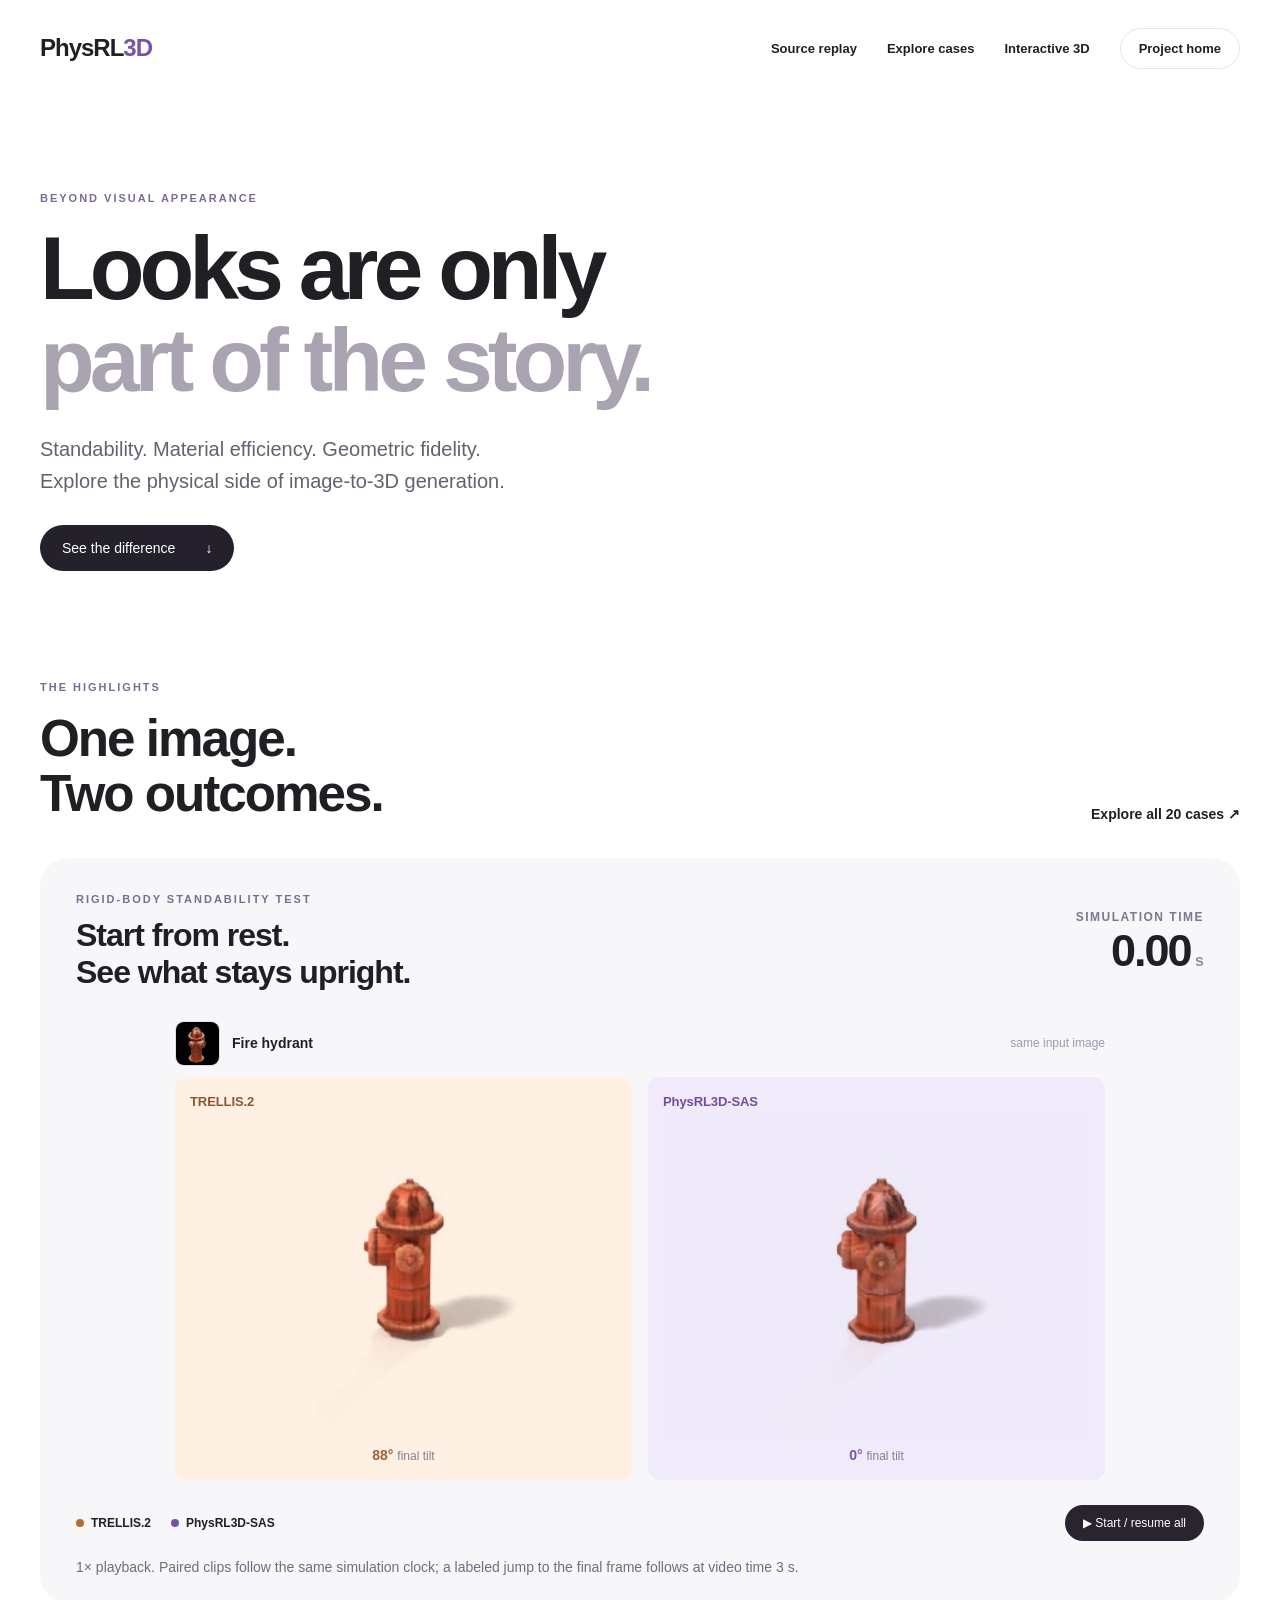
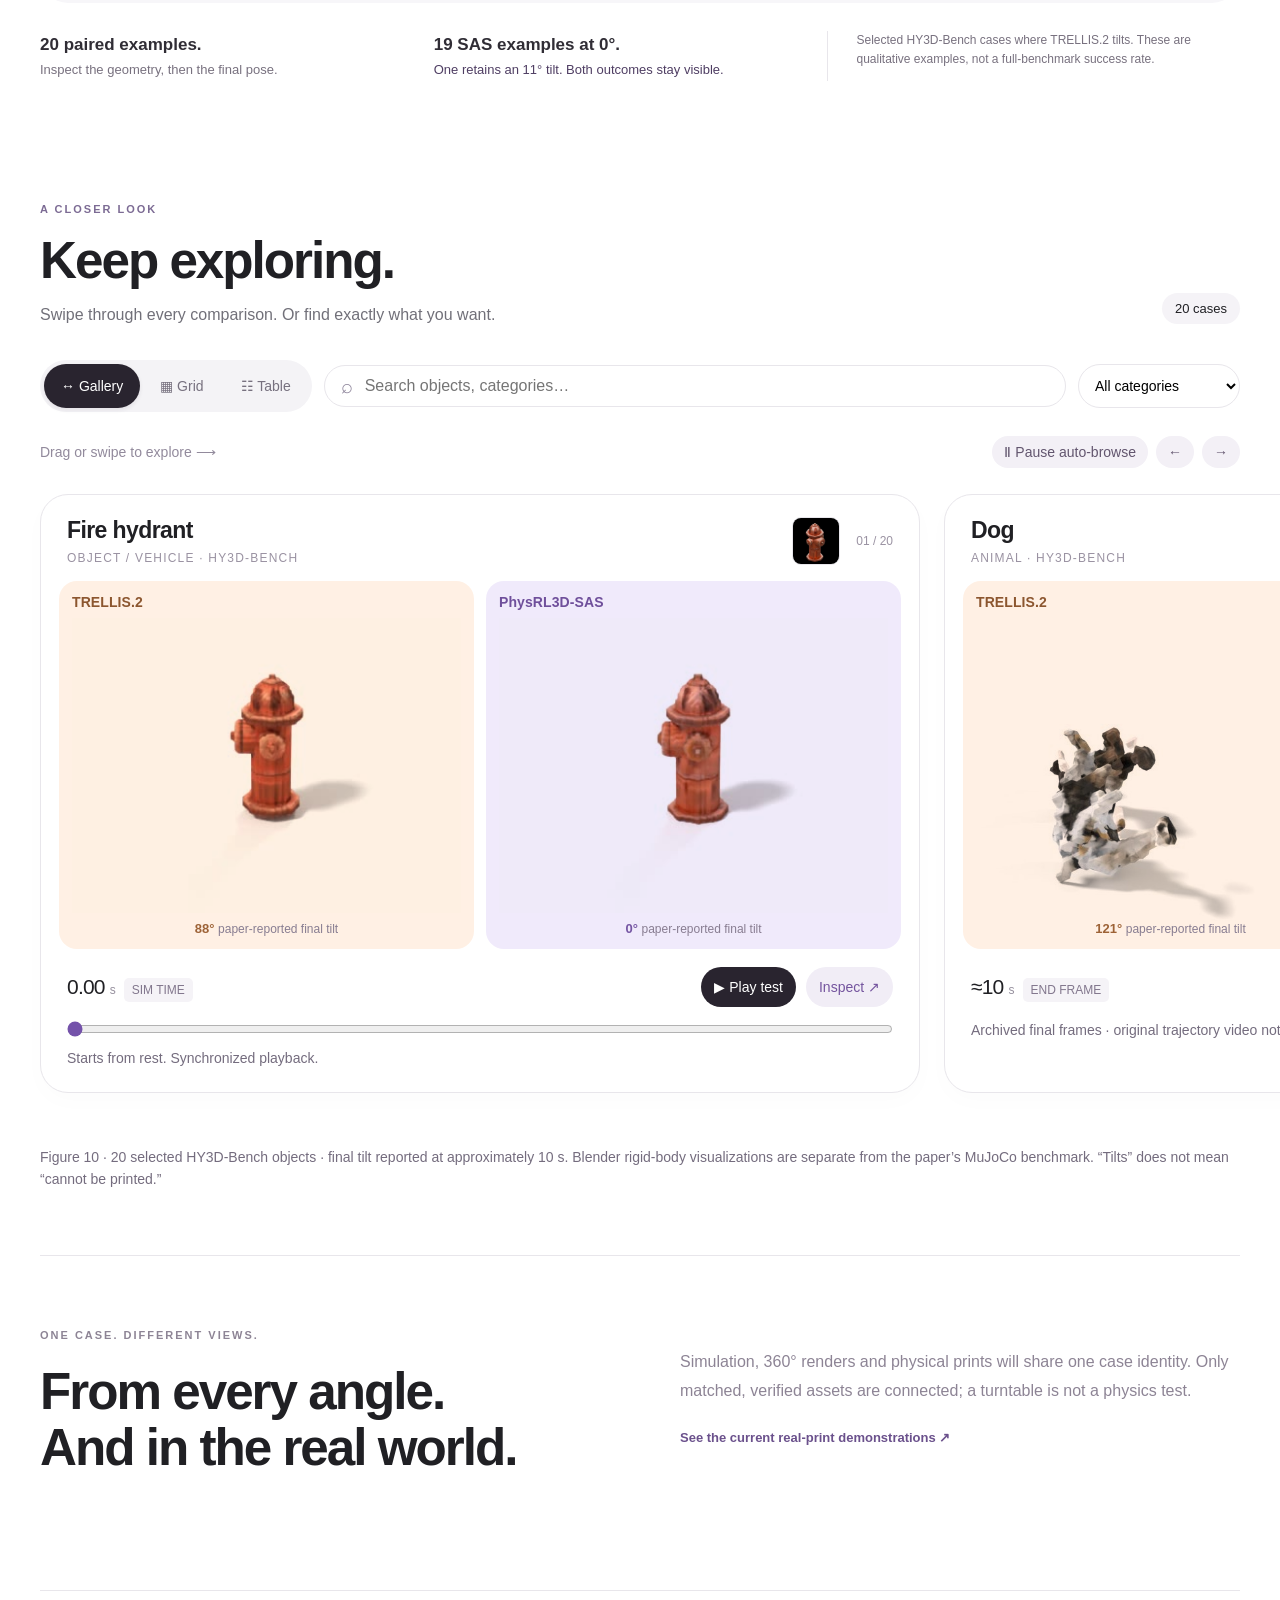
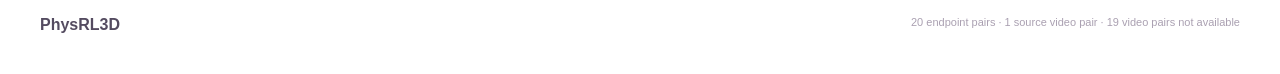
==== examples/index.html @ f660c70c "Add research film, purple wordmark and complete 20-case explorer" ====
<!doctype html>
<html lang="en">
<head>
  <meta charset="utf-8">
  <meta name="viewport" content="width=device-width,initial-scale=1">
  <meta name="color-scheme" content="light">
  <title>PhysRL3D — See what stands</title>
  <meta name="description" content="Explore paired standability tests of TRELLIS.2 and PhysRL3D-SAS.">
  <link rel="stylesheet" href="styles.css">
  <link rel="stylesheet" href="published.css">
  <meta name="robots" content="noindex,nofollow">
  <script>if(new URLSearchParams(location.search).has('embedded'))document.documentElement.classList.add('embedded');</script>
  <script defer src="cases.js"></script>
  <script defer src="core.js"></script>
  <script defer src="app.js"></script>
</head>
<body>
  <a class="skip" href="#cases">Skip to the cases</a>
  <header class="nav shell">
    <a class="wordmark" href="#top">PhysRL<span>3D</span><i></i></a>
    <nav aria-label="Main navigation"><a href="#highlights">Source replay</a><a href="#cases">Explore cases</a><a href="../#support-examples" target="_top">Interactive 3D</a><a class="nav-pill" href="../" target="_top">Project home</a></nav>
  </header>
  <main id="top">
    <section class="intro shell">
      <p class="eyebrow">BEYOND VISUAL APPEARANCE</p>
      <h1>Looks are only<br><span>part of the story.</span></h1>
      <p class="intro-copy">Standability. Material efficiency. Geometric fidelity.<br>Explore the physical side of image-to-3D generation.</p>
      <a class="primary-link" href="#highlights">See the difference <span>↓</span></a>
    </section>

    <section id="highlights" class="highlights shell" aria-labelledby="highlights-title">
      <div class="section-heading"><div><p class="eyebrow">THE HIGHLIGHTS</p><h2 id="highlights-title">One image.<br>Two outcomes.</h2></div><a href="#cases" class="text-link">Explore all 20 cases ↗</a></div>
      <div class="feature">
        <div class="feature-heading"><div><p class="eyebrow">RIGID-BODY STANDABILITY TEST</p><h3>Start from rest.<br>See what stays upright.</h3></div><div class="clock"><span class="clock-label">PAPER ENDPOINT</span><strong id="hero-clock">≈10<span> s</span></strong></div></div>
        <div id="hero-pairs" class="hero-pairs"></div>
        <div class="feature-controls"><div class="legend"><span><i class="base-dot"></i>TRELLIS.2</span><span><i class="ours-dot"></i>PhysRL3D-SAS</span></div><button id="hero-play" class="play-button" disabled>▶ Simulation videos pending</button></div>
        <p id="hero-status" class="microcopy">Archived end-state images, not a running simulation. Existing source clips reportedly show 0–2.96 s, then jump to a held frame at 9.96 s. The timer will preserve and label this jump when verified clips are connected.</p>
      </div>
      <div class="highlight-summary"><p><b>20 paired examples.</b><br>Inspect the geometry, then the final pose.</p><p><b>19 SAS examples at 0°.</b><br>One retains an 11° tilt. Both outcomes stay visible.</p><p class="selection-note">Selected HY3D-Bench cases where TRELLIS.2 tilts. These are qualitative examples, not a full-benchmark success rate.</p></div>
    </section>

    <section id="cases" class="explorer" aria-labelledby="cases-title">
      <div class="shell"><div class="section-heading"><div><p class="eyebrow">A CLOSER LOOK</p><h2 id="cases-title">Keep exploring.</h2><p class="section-copy">Swipe through every comparison. Or find exactly what you want.</p></div><span id="result-count" class="count" aria-live="polite">20 cases</span></div>
        <div class="explorer-toolbar"><div class="view-switch" role="group" aria-label="Choose view"><button data-view="gallery" aria-pressed="true">↔ Gallery</button><button data-view="grid" aria-pressed="false">▦ Grid</button><button data-view="table" aria-pressed="false">☷ Table</button></div><label class="search"><span aria-hidden="true">⌕</span><input id="search" type="search" placeholder="Search objects, categories…" aria-label="Search cases"></label><label class="category-label"><span class="sr-only">Category</span><select id="category"><option value="all">All categories</option><option value="character">Characters</option><option value="animal">Animals</option><option value="vegetation">Vegetation</option><option value="object">Objects &amp; vehicles</option></select></label></div>
        <div class="gallery-options"><span id="browse-hint">Drag or swipe to explore <span aria-hidden="true">⟶</span></span><div><button id="auto-browse" aria-pressed="true">Ⅱ Pause auto-browse</button><button id="previous" aria-label="Previous case">←</button><button id="next" aria-label="Next case">→</button></div></div>
      </div>
      <div id="case-results" class="case-results gallery" tabindex="0" aria-label="Simulation case gallery"></div>
      <div id="empty-state" class="shell empty-state" hidden><h3>No matching cases.</h3><p>Try a different name or category.</p><button id="clear-search">Clear filters</button></div>
      <p class="shell footnote">Figure 10 · 20 selected HY3D-Bench objects · final tilt reported at approximately 10 s. Blender rigid-body visualizations are separate from the paper’s MuJoCo benchmark. “Tilts” does not mean “cannot be printed.”</p>
    </section>

    <section class="next-section shell"><div><p class="eyebrow">ONE CASE. DIFFERENT VIEWS.</p><h2>From every angle.<br>And in the real world.</h2></div><p>Simulation, 360° renders and physical prints will share one case identity. Only matched, verified assets are connected; a turntable is not a physics test.<br><a class="text-link" href="https://physrl3d.github.io/#prints" target="_blank" rel="noopener">See the current real-print demonstrations ↗</a></p></section>
  </main>
  <footer class="shell"><b>PhysRL3D</b><span>20 endpoint pairs · 1 source video pair · 19 video pairs not available</span></footer>
  <dialog id="case-dialog" aria-labelledby="dialog-title"><div class="dialog-top"><h2 id="dialog-title">Case</h2><button id="close-dialog" aria-label="Close case">×</button></div><div id="dialog-body"></div></dialog>
  <noscript><p class="shell">The interactive explorer requires JavaScript. <a href="../">Return to the research overview.</a></p></noscript>
</body>
</html>
---- examples/styles.css ----
:root{--ink:#202024;--muted:#717079;--line:#e8e6eb;--lavender:#f0eafb;--purple:#7452aa;--peach:#fff0e4;--orange:#b96a2f;--page:#fff;--radius:28px;font-family:Inter,-apple-system,BlinkMacSystemFont,"Segoe UI",sans-serif;color:var(--ink);background:var(--page)}
*{box-sizing:border-box}html{scroll-behavior:smooth;scroll-padding-top:28px}body{margin:0}button,input,select{font:inherit}button,a,input,select{-webkit-tap-highlight-color:transparent}button{cursor:pointer}button:disabled{cursor:not-allowed;opacity:.58}a{color:inherit;text-decoration:none}a:hover{text-decoration:underline;text-underline-offset:5px}button:focus-visible,a:focus-visible,input:focus-visible,select:focus-visible,[tabindex]:focus-visible{outline:3px solid var(--purple);outline-offset:4px}button{border:0}button:hover:not(:disabled){filter:brightness(.96)}.shell{width:min(1260px,calc(100% - 80px));margin:auto}.nav{height:96px;display:flex;align-items:center;justify-content:space-between}.wordmark{font-weight:800;font-size:24px;letter-spacing:-1px;display:flex;align-items:center}.wordmark span{color:var(--purple)}.wordmark i{width:8px;height:8px;margin:3px 0 0 7px;border-radius:50%;background:#e9bb8a}.nav nav{display:flex;gap:30px;align-items:center;font-size:13px;font-weight:600}.nav-pill{padding:12px 18px;border:1px solid var(--line);border-radius:50px}.intro{padding:96px 0 110px}.eyebrow{font-size:11px;font-weight:750;letter-spacing:2px;margin:0 0 18px;color:#7c6b94}h1,h2,h3,p{margin-top:0}h1{font-size:clamp(54px,7vw,100px);line-height:1.03;letter-spacing:-5px;font-weight:730;margin-bottom:26px}h1 span{color:#aaa4b2}h2{font-size:clamp(32px,4vw,54px);line-height:1.09;letter-spacing:-2px;font-weight:700;margin-bottom:14px}h3{font-size:28px;line-height:1.15;letter-spacing:-.9px}.intro-copy{font-size:20px;line-height:1.6;color:#66616e;margin:0 0 28px}.primary-link{display:inline-flex;gap:30px;align-items:center;background:#25212c;color:white;padding:15px 22px;border-radius:40px;font-size:14px}.section-heading{display:flex;justify-content:space-between;align-items:end;gap:24px;margin-bottom:36px}.section-heading h2{margin-bottom:0}.text-link{font-size:14px;font-weight:600;white-space:nowrap}.feature{background:#f7f6f9;border-radius:var(--radius);padding:35px 36px 24px;overflow:hidden}.feature-heading{display:flex;justify-content:space-between;align-items:center;margin-bottom:30px}.feature-heading h3{font-size:32px;letter-spacing:-1px;margin:0}.feature-heading .eyebrow{margin-bottom:12px}.clock{text-align:right;font-variant-numeric:tabular-nums;white-space:nowrap}.clock-label{display:block;font-size:9px;font-weight:700;color:#80778d;letter-spacing:1.5px;margin-bottom:4px}.clock strong{font-size:45px;line-height:1;font-weight:550;letter-spacing:-2px}.clock strong span{font-size:16px;color:#96909c;letter-spacing:0}.hero-pairs{display:grid;grid-template-columns:repeat(3,minmax(0,1fr));gap:18px}.hero-case{min-width:0}.hero-case h4{margin:0 0 11px;font-size:14px;font-weight:650}.hero-case .pair{gap:7px}.hero-case .media-panel{border-radius:12px;padding:7px}.hero-case img{aspect-ratio:1/1.15;object-fit:contain;background:white;mix-blend-mode:multiply}.hero-case .method-label{font-size:9px;padding:6px 0;white-space:nowrap;letter-spacing:-.1px}.hero-case .angle{font-size:13px;padding:6px 0 2px}.feature-controls{display:flex;justify-content:space-between;align-items:center;gap:16px;margin-top:25px}.legend{display:flex;gap:20px;align-items:center;font-size:12px;font-weight:600}.legend span{display:flex;gap:7px;align-items:center}.legend i{width:8px;height:8px;border-radius:50%;display:inline-block}.base-dot{background:var(--orange)}.ours-dot{background:var(--purple)}.play-button{background:#29242f;color:white;padding:11px 18px;border-radius:50px;font-size:12px}.microcopy{font-size:11px;color:#77717f;line-height:1.6;margin:15px 0 0}.highlight-summary{display:grid;grid-template-columns:1fr 1fr 1.15fr;gap:35px;margin:28px 0 0}.highlight-summary p{font-size:13px;line-height:1.65;color:#78717f}.highlight-summary b{font-size:17px;color:#302d35;font-weight:650}.highlight-summary .selection-note{font-size:12px;border-left:1px solid var(--line);padding-left:28px}.explorer{padding:110px 0 65px;overflow:hidden}.section-copy{color:var(--muted);font-size:16px;margin:17px 0 0}.count{font-size:13px;padding:8px 13px;background:#f5f3f7;border-radius:30px;white-space:nowrap}.explorer-toolbar{display:flex;align-items:center;gap:12px;margin-bottom:24px}.view-switch{padding:4px;display:flex;gap:3px;background:#f4f3f6;border-radius:40px;flex-shrink:0}.view-switch button{font-size:12px;padding:10px 17px;border-radius:30px;color:#77717f;background:transparent}.view-switch button[aria-pressed=true]{background:#29242f;color:white;box-shadow:0 2px 4px #29193415}.search{display:flex;gap:10px;align-items:center;flex:1;min-width:0;border:1px solid var(--line);border-radius:30px;padding:10px 16px}.search span{font-size:20px;line-height:1;color:#8d849a}.search input{border:0;background:transparent;width:100%;min-width:0;font-size:13px;outline:none}.category-label select{background:white;border:1px solid var(--line);border-radius:30px;padding:12px;font-size:12px;max-width:180px}.gallery-options{display:flex;justify-content:space-between;align-items:center;margin-bottom:18px;font-size:12px;color:#928a9c}.gallery-options>div{display:flex;gap:8px}.gallery-options button{background:#f3f0f6;padding:8px 12px;border-radius:30px;color:#62556e;font-size:12px}.case-results.gallery{display:flex;gap:24px;overflow-x:auto;scroll-snap-type:x proximity;padding:8px max(40px,calc((100vw - 1260px)/2)) 30px;scrollbar-width:none;overscroll-behavior-x:contain;cursor:grab}.gallery::-webkit-scrollbar{display:none}.gallery.auto-running{scroll-snap-type:none}.gallery.dragging{cursor:grabbing;user-select:none}.case-card{border:1px solid var(--line);border-radius:var(--radius);background:white;box-shadow:0 8px 25px #31233904;min-width:0;overflow:hidden}.gallery .case-card{flex:0 0 min(880px,78vw);scroll-snap-align:center}.case-card-header{display:flex;justify-content:space-between;align-items:center;padding:22px 26px 16px;gap:16px}.case-title{border:0;background:none;color:var(--ink);text-align:left;padding:0;font-size:23px;font-weight:650;letter-spacing:-.6px}.case-title:hover{text-decoration:underline;text-underline-offset:5px}.case-subtitle{font-size:10px;text-transform:uppercase;letter-spacing:1.2px;color:#9a92a2;margin:7px 0 0}.case-index{font-size:11px;font-variant-numeric:tabular-nums;color:#9a92a2}.pair{display:grid;grid-template-columns:repeat(2,minmax(0,1fr));gap:12px}.case-card>.pair{padding:0 18px}.media-panel{border-radius:18px;padding:13px;overflow:hidden;min-width:0;background:var(--peach)}.media-panel.ours{background:var(--lavender)}.method-label{font-weight:650;color:#8c562f;font-size:11px;letter-spacing:.1px}.ours .method-label{color:#6f4f9b}.media-panel img,.media-panel video{display:block;width:100%;aspect-ratio:1.25;object-fit:contain;mix-blend-mode:multiply}.media-panel video[hidden]{display:none}.media-panel img{pointer-events:none}.angle{font-size:13px;font-weight:600;text-align:center;color:#9d6236}.ours .angle{color:#7555a3}.angle small{font-weight:400;color:#887d91}.card-controls{display:flex;align-items:center;justify-content:space-between;padding:18px 26px 12px;gap:16px}.card-time{font-size:21px;letter-spacing:-.8px;font-variant-numeric:tabular-nums}.card-time small{font-size:11px;color:#96909e;letter-spacing:0}.still-tag{font-size:10px;padding:5px 8px;background:#f5f3f7;border-radius:5px;color:#82778d;margin-left:8px;vertical-align:middle}.card-status{font-size:11px;color:#9b93a4;margin:0;padding:0 26px 22px}.card-actions{display:flex;gap:10px;align-items:center}.card-actions button{font-size:11px;border-radius:25px;padding:9px 13px;background:#f1edf6;color:#74549e}.card-actions button.play{background:#29242f;color:white}.seek{width:calc(100% - 52px);margin:2px 26px 10px;accent-color:var(--purple)}.grid{display:grid;grid-template-columns:repeat(2,minmax(0,1fr));gap:24px;width:min(1260px,calc(100% - 80px));margin:auto}.grid .case-card-header{padding:18px 20px}.grid .case-title{font-size:18px}.grid .card-controls{padding:14px 20px}.grid .card-time{font-size:17px}.grid .card-actions button{padding:8px;font-size:10px}.table-view{width:min(1260px,calc(100% - 80px));margin:auto;overflow:auto;border:1px solid var(--line);border-radius:18px}.case-table{border-collapse:collapse;width:100%;font-size:13px;min-width:720px}.case-table th,.case-table td{text-align:left;padding:15px 20px;border-bottom:1px solid var(--line)}.case-table th{background:#f8f6fa;color:#8a7e95;font-size:11px;font-weight:600}.case-table th button{background:transparent;padding:0;color:inherit;text-align:left}.case-table tr:last-child td{border-bottom:0}.case-table td button{background:transparent;color:var(--purple);padding:0}.case-table tbody tr:hover{background:#fbf9fe}.table-object{display:flex;align-items:center;gap:12px}.table-object img{width:50px;height:42px;object-fit:contain}.table-object b{font-weight:600;color:var(--ink)}.status-pill{font-size:10px;border-radius:20px;padding:5px 9px;background:#f2edf7;color:#836b9e}.empty-state{padding:60px 0;text-align:center;color:var(--muted)}.empty-state button{padding:12px 18px;border-radius:30px;background:var(--lavender);color:var(--purple)}.footnote{font-size:11px;line-height:1.7;color:#aaa2b0;margin-top:23px}.next-section{display:grid;grid-template-columns:1fr 1fr;gap:80px;align-items:center;padding:70px 0 100px;border-top:1px solid var(--line)}.next-section p{font-size:16px;line-height:1.8;color:#8d8495}.next-section .eyebrow{font-size:11px}.next-section .text-link{display:inline-block;margin-top:20px;font-size:13px;color:#6b518c;white-space:normal}footer{border-top:1px solid var(--line);padding:25px 0 40px;display:flex;justify-content:space-between;gap:25px;font-size:11px;color:#aaa0b1}footer b{color:#544b60;font-size:16px}dialog{border:0;border-radius:28px;max-width:950px;width:calc(100% - 32px);padding:25px;max-height:90vh;overflow:auto;box-shadow:0 30px 100px #1e123040}dialog::backdrop{background:#21192f60;backdrop-filter:blur(8px)}.dialog-top{display:flex;justify-content:space-between;align-items:center;margin-bottom:16px}.dialog-top h2{font-size:24px;margin:0}.dialog-top button{border-radius:50%;background:#f4f0f7;width:35px;height:35px;font-size:22px}.dialog-tabs{display:flex;gap:8px;margin:0 0 16px}.dialog-tabs button{padding:10px 15px;border-radius:30px;font-size:12px;background:#f5f2f9;color:var(--purple)}.dialog-tabs button[aria-pressed=true]{background:#302637;color:white}.asset-note{font-size:12px;color:#978a9f;line-height:1.7;padding:14px 2px}.sr-only{position:absolute;width:1px;height:1px;overflow:hidden;clip:rect(0,0,0,0);white-space:nowrap}.skip{position:fixed;top:-100px;left:20px;background:white;padding:12px;z-index:20}.skip:focus{top:12px}[hidden]{display:none!important}
.input-thumb{width:48px;height:48px;object-fit:contain;border-radius:9px;background:white;border:1px solid var(--line);margin-left:auto}.hero-case h4{display:flex;align-items:center;gap:12px}.hero-case h4 .input-thumb{margin:0;width:45px;height:45px}.hero-input-label{font-size:10px;font-weight:400;color:#a296b0;margin-left:auto}.hero-pairs.single{grid-template-columns:minmax(0,1fr);max-width:930px;margin:auto}.hero-pairs.single .pair{gap:16px}.hero-pairs.single .media-panel{padding:15px}.hero-pairs.single img,.hero-pairs.single video{aspect-ratio:400/304;object-fit:contain}.hero-pairs.single .method-label{font-size:13px;padding:2px 0 8px}.hero-pairs.single .angle{font-size:14px}
@media(min-width:1700px){.gallery .case-card{flex-basis:850px}}
@media(max-width:900px){.shell{width:calc(100% - 44px)}.nav nav{gap:17px}.intro{padding:70px 0 80px}h1{letter-spacing:-3px}.hero-pairs{gap:10px}.feature{padding:25px 20px 20px}.hero-case .method-label{font-size:8px}.hero-case .media-panel{padding:5px}.hero-case h4{font-size:11px}.highlight-summary{gap:18px}.highlight-summary p{font-size:11px}.highlight-summary b{font-size:15px}.explorer-toolbar{flex-wrap:wrap}.search{min-width:200px}.category-label{flex-shrink:0}.gallery .case-card{flex-basis:86vw}.case-results.gallery{padding-left:22px;padding-right:22px}.grid{width:calc(100% - 44px);gap:16px}.grid .card-controls{align-items:start;flex-direction:column;gap:8px}.grid .case-card>.pair{padding:0 10px;gap:7px}.grid .media-panel{padding:8px}.grid .method-label{font-size:9px}.next-section{gap:35px}.table-view{width:calc(100% - 44px)}}
@media(max-width:600px){.nav{height:76px}.nav nav>a:first-child{display:none}.nav nav{font-size:11px;gap:12px}.wordmark{font-size:20px}.nav-pill{padding:9px 11px}.intro{padding:54px 0 70px}h1{font-size:54px;letter-spacing:-3px}.intro-copy{font-size:15px}.eyebrow{font-size:9px}.section-heading{align-items:start;margin-bottom:24px}.section-heading>.text-link{font-size:11px;white-space:normal;max-width:100px;text-align:right}.feature-heading{align-items:start}.feature-heading h3{font-size:25px}.feature-heading .eyebrow{font-size:8px}.clock strong{font-size:34px}.clock-label{font-size:7px;letter-spacing:1px}.hero-pairs{grid-template-columns:1fr}.hero-case{display:none}.hero-case:first-child{display:block}.hero-case h4{font-size:13px}.hero-case .method-label{font-size:10px}.hero-case img{aspect-ratio:1.2}.hero-case .media-panel{padding:10px}.feature-controls{align-items:start;flex-direction:column;gap:13px}.highlight-summary{grid-template-columns:1fr 1fr;gap:15px}.highlight-summary .selection-note{grid-column:1/-1;border-left:0;border-top:1px solid var(--line);padding:12px 0 0;margin:0}.explorer{padding-top:75px}.section-copy{font-size:14px;line-height:1.6}.explorer-toolbar{gap:10px}.view-switch{width:100%;justify-content:center}.view-switch button{flex:1}.search{min-width:0;padding:10px 12px}.category-label select{max-width:140px;font-size:11px;padding:12px 6px}.gallery-options{font-size:10px;gap:8px}.gallery-options button{font-size:10px;padding:8px}.gallery .case-card{flex-basis:calc(100vw - 50px)}.case-card-header{padding:20px 18px 14px}.case-title{font-size:20px}.case-subtitle{font-size:8px}.case-card>.pair{padding:0 10px;gap:7px}.media-panel{padding:9px;border-radius:12px}.media-panel img{aspect-ratio:.9}.method-label{font-size:9px}.angle{font-size:12px}.angle small{display:block;font-size:9px}.card-controls{padding:15px 17px 12px;gap:8px}.card-time{font-size:18px}.still-tag{font-size:8px;margin-left:4px;padding:4px}.card-actions{gap:5px}.card-actions button{font-size:9px;padding:8px}.card-status{padding:0 17px 18px;font-size:10px}.grid{grid-template-columns:1fr}.grid .card-controls{flex-direction:row;align-items:center}.next-section{grid-template-columns:1fr;gap:20px;padding:50px 0}.next-section p{font-size:14px}footer{flex-direction:column;gap:12px}.dialog-tabs{gap:5px}.dialog-tabs button{padding:9px 11px;font-size:11px}}
@media(prefers-reduced-motion:reduce){html{scroll-behavior:auto}*{animation:none!important;transition:none!important}}
.nav{min-height:96px;height:auto;gap:20px;padding-top:22px;padding-bottom:22px}.nav nav{flex-wrap:wrap;justify-content:flex-end}.wordmark{flex-shrink:0}.dialog-tabs{flex-wrap:wrap;align-items:center}.dialog-tabs a{font-size:12px;padding:10px 15px}
@media(max-width:600px){.nav{min-height:76px;align-items:flex-start}.nav nav{row-gap:10px}.dialog-tabs a{font-size:11px;padding:9px 11px}}
---- examples/published.css ----
:root{--ours:#7752ad;--base:#665d50;--bg:#fff}
body{background:#fff}.wordmark i{display:none}.wordmark span{color:#7752ad}
.highlight-summary p:nth-child(2){color:#4f3e63}
html.embedded .nav,html.embedded .intro,html.embedded .highlights,html.embedded .next-section,html.embedded footer{display:none}
html.embedded .explorer{padding-top:26px;padding-bottom:20px}
html.embedded .explorer .section-heading{display:none}
html.embedded .shell{width:calc(100% - 36px)}
html.embedded .case-results.gallery{padding-left:18px;padding-right:18px}
.view-switch button{min-height:44px}.search input{font-size:16px}
.view-switch button,.category-label select,.gallery-options,.gallery-options button,.card-actions button,.grid .card-actions button,.method-label,.grid .method-label,.hero-case .method-label,.card-status,.dialog-tabs button,.dialog-tabs a,.asset-note,.microcopy,.footnote,.case-table,.case-table th{font-size:14px}
.case-subtitle,.case-index,.still-tag,.card-time small,.status-pill,.clock-label,.angle small,.hero-input-label{font-size:12px}
.card-status,.microcopy,.asset-note,.footnote{color:#746c7e;line-height:1.6}
.card-actions button{min-height:40px}.card-controls{flex-wrap:wrap}.gallery-options{gap:16px;flex-wrap:wrap}
@media(max-width:600px){.nav nav{flex-wrap:wrap;justify-content:flex-end}.nav nav a{font-size:14px}.intro h1{font-size:48px}}
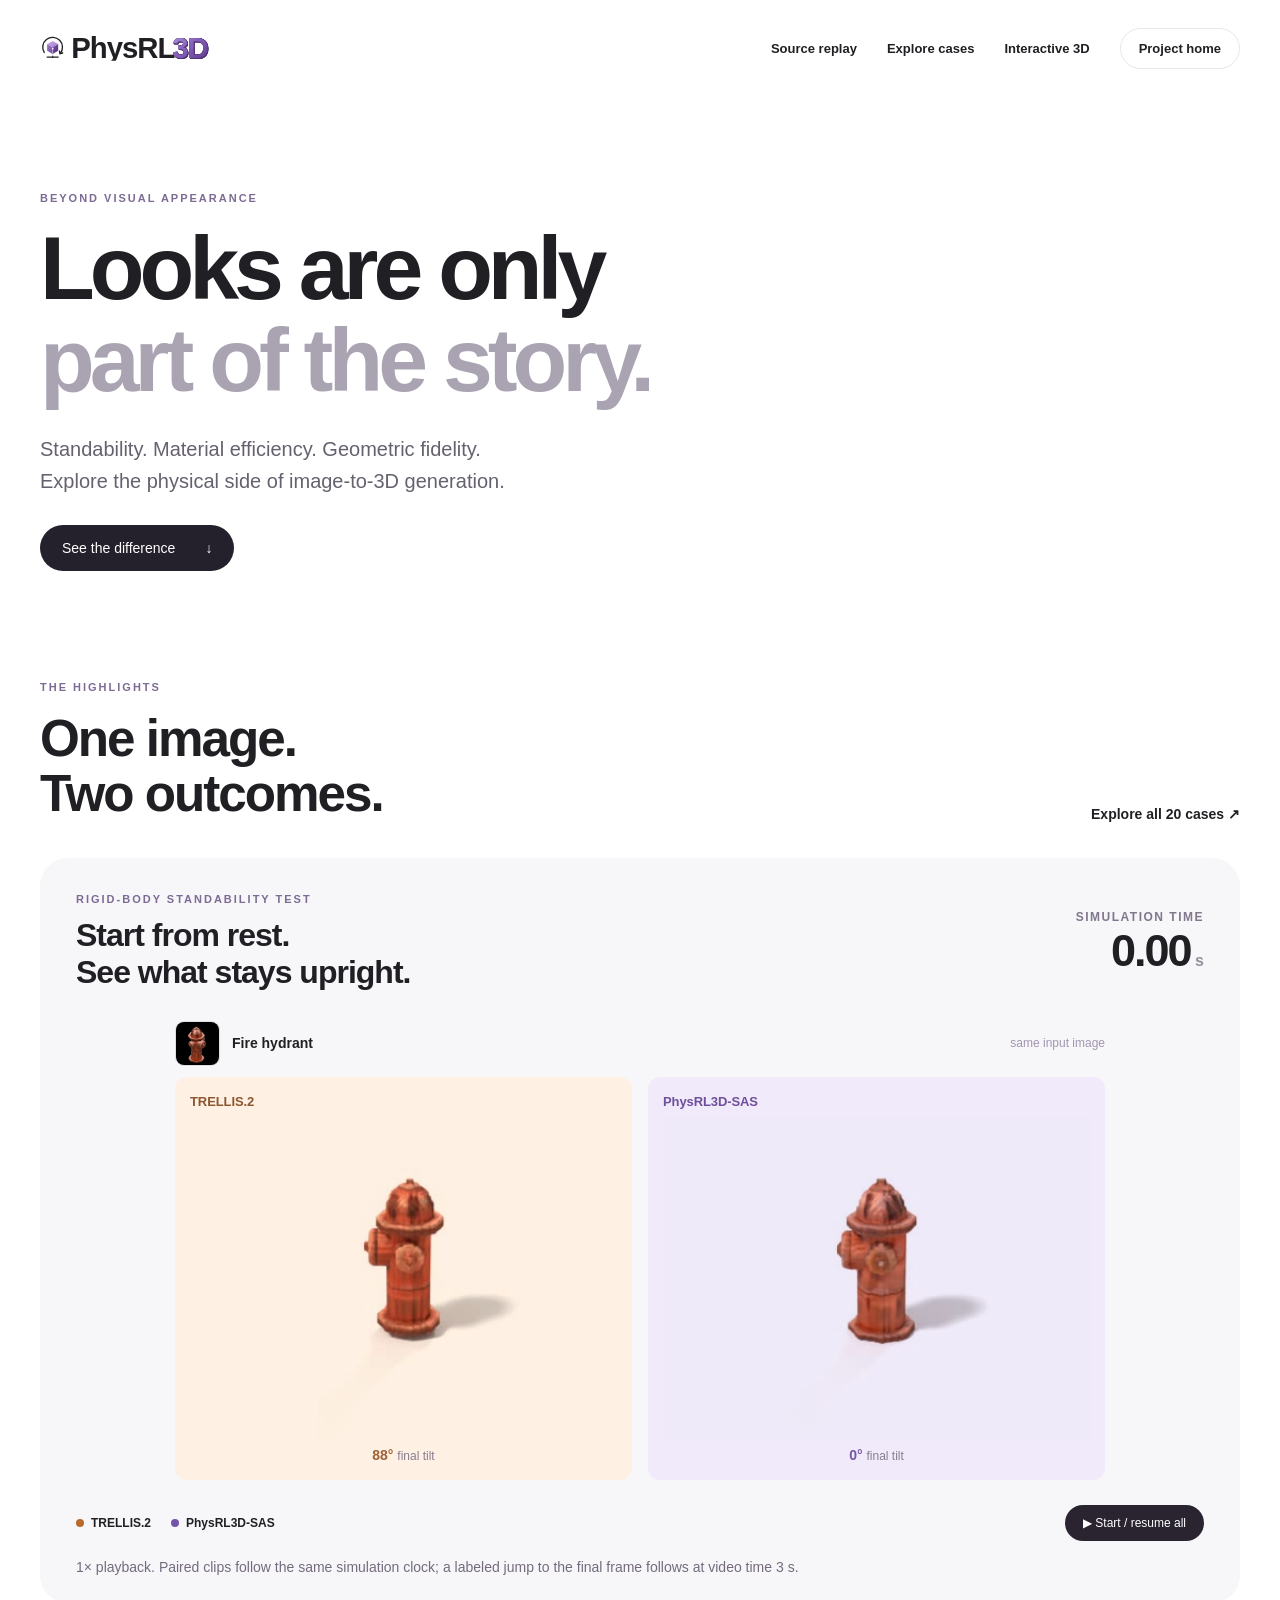
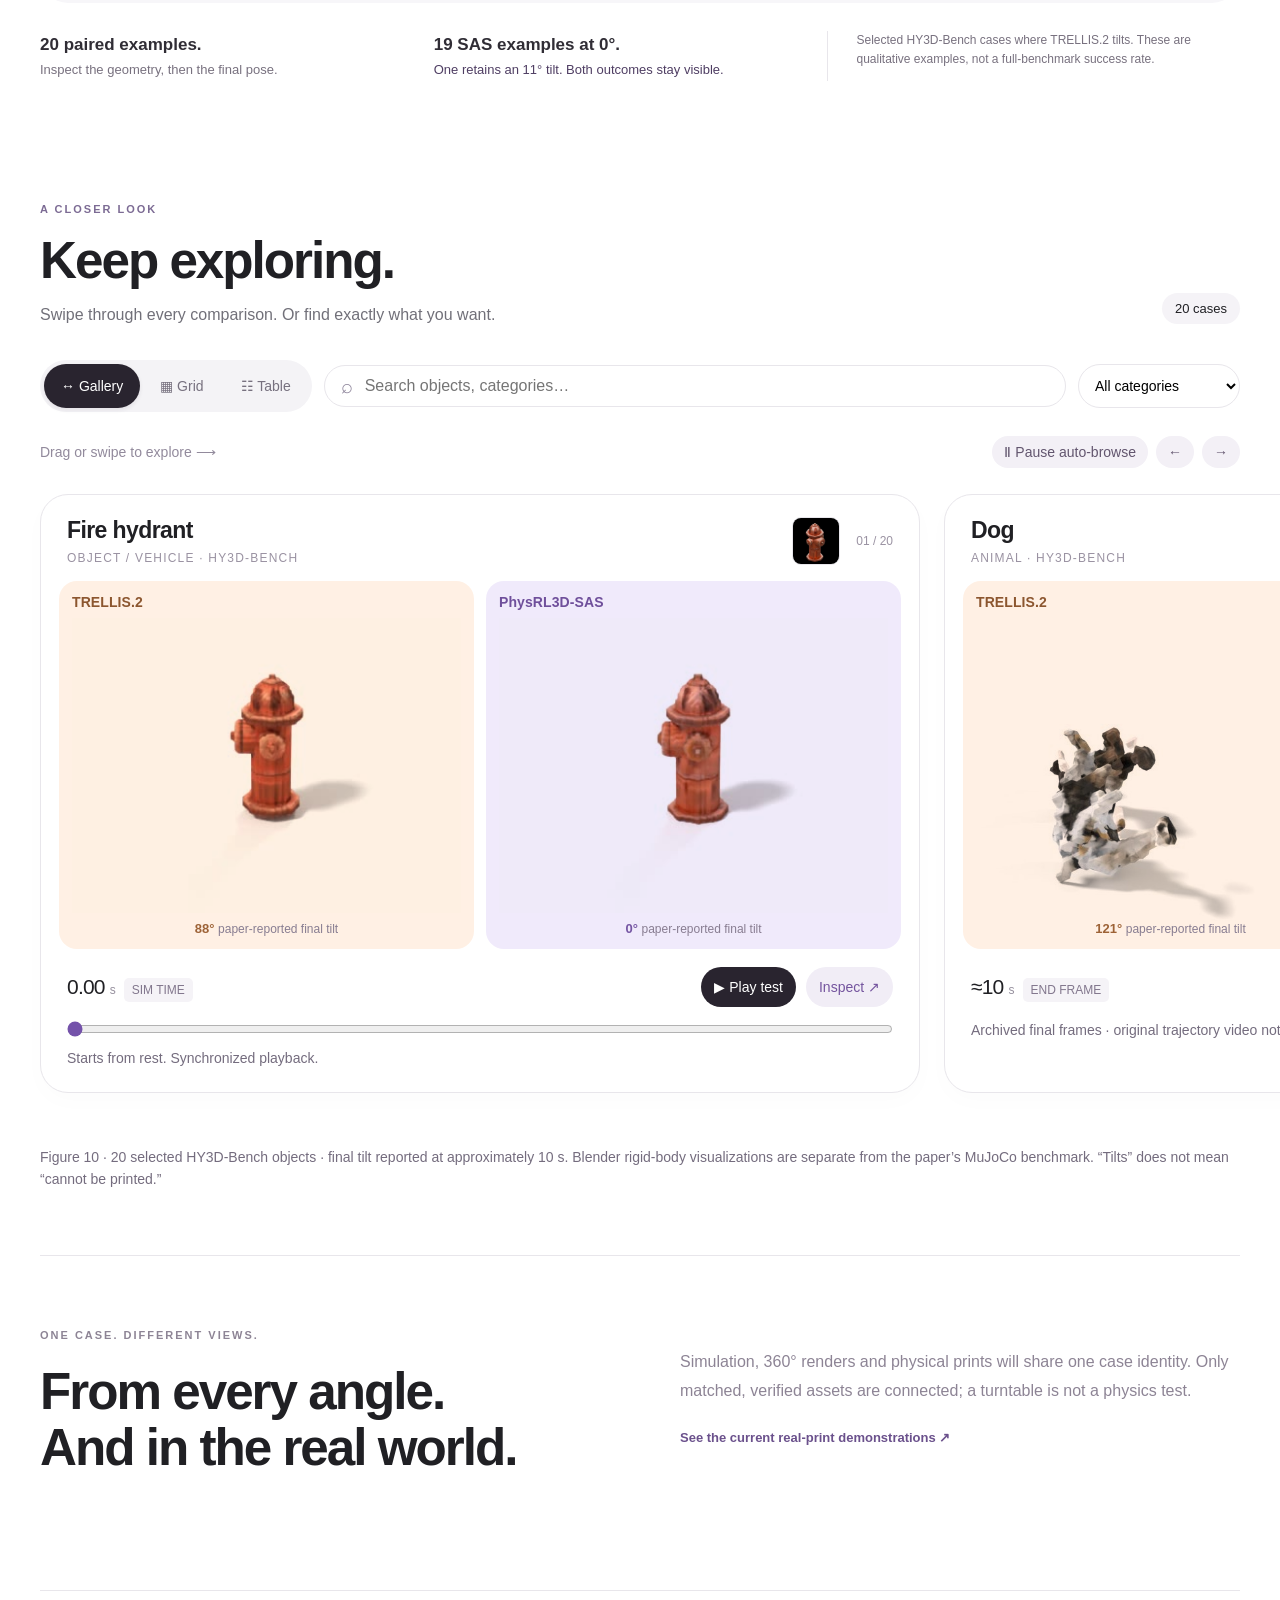
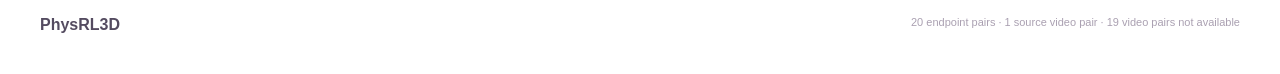
==== commit 864e249a: "Express 3D, reward feedback and physical balance in project identity" ====
--- a/examples/index.html
+++ b/examples/index.html
@@ -13,11 +13,12 @@
   <script defer src="cases.js"></script>
   <script defer src="core.js"></script>
   <script defer src="app.js"></script>
+  <link rel="icon" href="/favicon.ico?v=20261120loop1" sizes="any"><link rel="icon" type="image/svg+xml" href="/static/brand/physrl3d-mark.svg?v=20261120loop1"><link rel="icon" type="image/png" sizes="32x32" href="/static/brand/favicon-32.png?v=20261120loop1"><link rel="apple-touch-icon" sizes="180x180" href="/static/brand/favicon-180.png?v=20261120loop1">
 </head>
 <body>
   <a class="skip" href="#cases">Skip to the cases</a>
   <header class="nav shell">
-    <a class="wordmark" href="#top">PhysRL<span>3D</span><i></i></a>
+    <a class="wordmark" href="#top"><img src="/static/brand/physrl3d-lockup.svg?v=20261120loop1" alt="PhysRL3D" width="174" height="38"></a>
     <nav aria-label="Main navigation"><a href="#highlights">Source replay</a><a href="#cases">Explore cases</a><a href="../#support-examples" target="_top">Interactive 3D</a><a class="nav-pill" href="../" target="_top">Project home</a></nav>
   </header>
   <main id="top">
